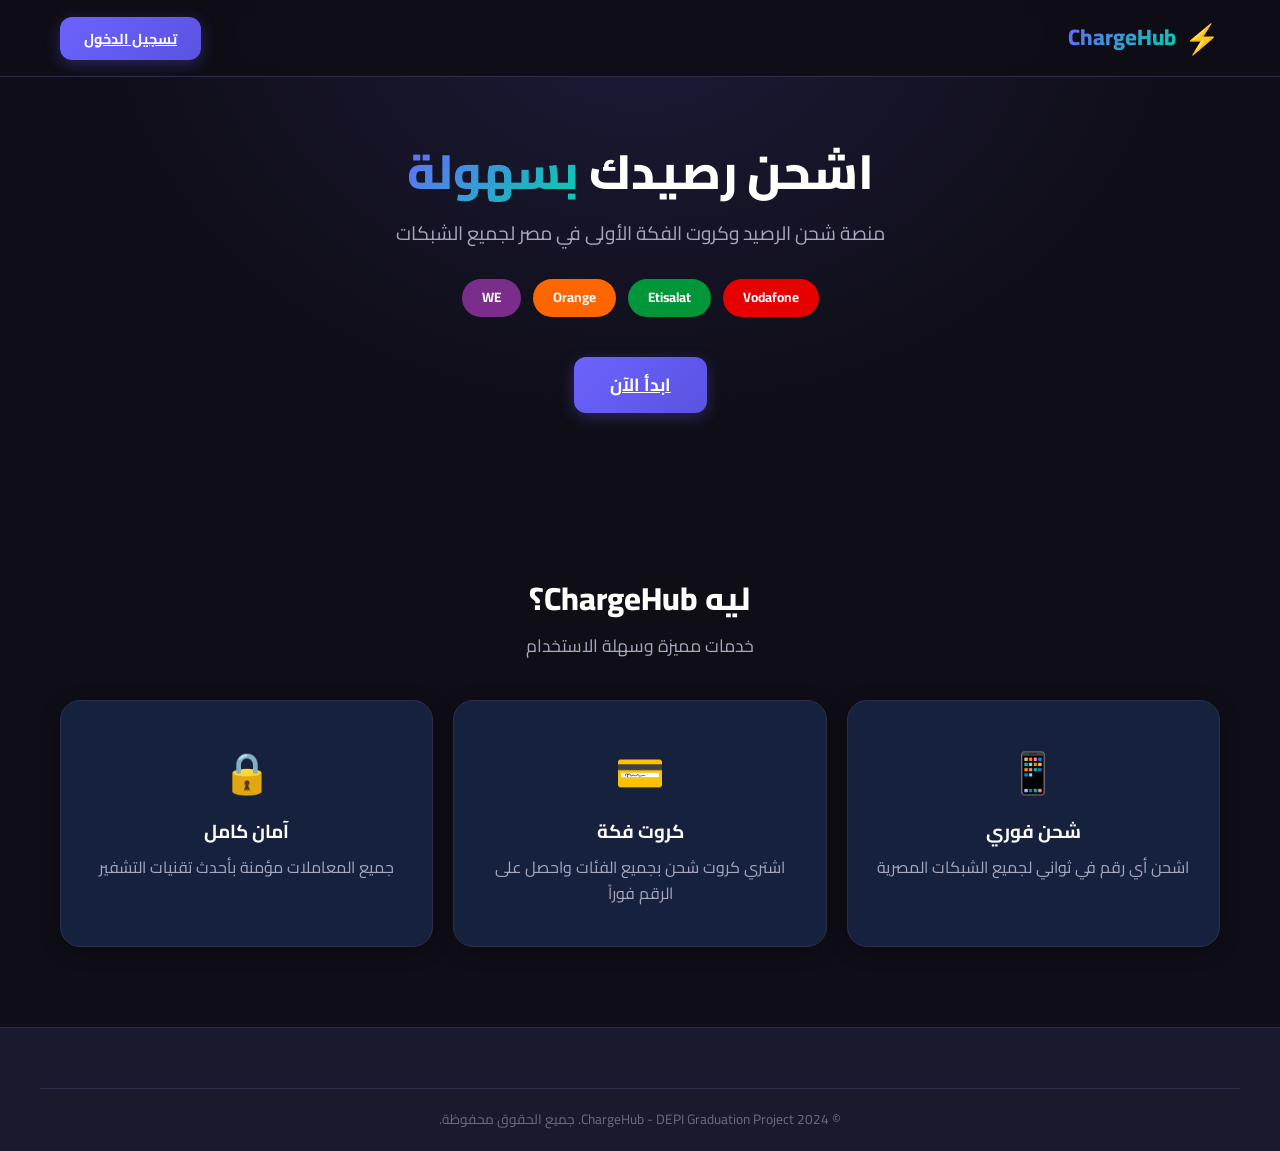
==== frontend/index.html @ 999c80da "Initial project upload" ====
<!DOCTYPE html>
<html lang="ar" dir="rtl">
<head>
    <meta charset="UTF-8">
    <meta name="viewport" content="width=device-width, initial-scale=1.0">
    <title>ChargeHub - شحن رصيد وكروت فكة</title>
    <link href="https://fonts.googleapis.com/css2?family=Cairo:wght@400;600;700;800&display=swap" rel="stylesheet">
    <link rel="stylesheet" href="styles.css">
</head>
<body>
    <nav class="navbar">
        <div class="container nav-content">
            <div class="logo"><span class="logo-icon">⚡</span><span class="logo-text">ChargeHub</span></div>
            <div><a href="login.html" class="btn btn-primary">تسجيل الدخول</a></div>
        </div>
    </nav>

    <section class="hero" id="home">
        <div class="container">
            <div class="hero-content">
                <h1>اشحن رصيدك <span class="highlight">بسهولة</span></h1>
                <p>منصة شحن الرصيد وكروت الفكة الأولى في مصر لجميع الشبكات</p>
                <div class="hero-operators">
                    <div class="operator-badge vodafone">Vodafone</div>
                    <div class="operator-badge etisalat">Etisalat</div>
                    <div class="operator-badge orange">Orange</div>
                    <div class="operator-badge we">WE</div>
                </div>
                <a href="login.html" class="btn btn-primary btn-lg">ابدأ الآن</a>
            </div>
        </div>
    </section>

    <section class="section">
        <div class="container">
            <h2 class="section-title">ليه ChargeHub؟</h2>
            <p class="section-subtitle">خدمات مميزة وسهلة الاستخدام</p>
            <div class="features-grid">
                <div class="card" style="text-align:center;padding:40px 24px;">
                    <div style="font-size:2.5rem;margin-bottom:12px;">📱</div>
                    <h3 style="margin-bottom:8px;">شحن فوري</h3>
                    <p style="color:var(--text-secondary);">اشحن أي رقم في ثواني لجميع الشبكات المصرية</p>
                </div>
                <div class="card" style="text-align:center;padding:40px 24px;">
                    <div style="font-size:2.5rem;margin-bottom:12px;">💳</div>
                    <h3 style="margin-bottom:8px;">كروت فكة</h3>
                    <p style="color:var(--text-secondary);">اشتري كروت شحن بجميع الفئات واحصل على الرقم فوراً</p>
                </div>
                <div class="card" style="text-align:center;padding:40px 24px;">
                    <div style="font-size:2.5rem;margin-bottom:12px;">🔒</div>
                    <h3 style="margin-bottom:8px;">آمان كامل</h3>
                    <p style="color:var(--text-secondary);">جميع المعاملات مؤمنة بأحدث تقنيات التشفير</p>
                </div>
            </div>
        </div>
    </section>

    <footer class="footer">
        <div class="footer-bottom container">
            <p>© 2024 ChargeHub - DEPI Graduation Project. جميع الحقوق محفوظة.</p>
        </div>
    </footer>

    <script>
        // If already logged in, redirect to dashboard
        if (localStorage.getItem('token')) { window.location.href = 'dashboard.html'; }
    </script>
</body>
</html>
---- frontend/styles.css ----
/* ChargeHub - Modern Recharge Platform Styles */
:root {
    --primary: #6C63FF;
    --primary-dark: #5A52E0;
    --primary-light: #8B83FF;
    --secondary: #00D4AA;
    --accent: #FF6B6B;
    --bg-primary: #0F0E17;
    --bg-secondary: #1A1A2E;
    --bg-card: #16213E;
    --text-primary: #FFFFFE;
    --text-secondary: #A7A9BE;
    --text-muted: #6B6D7B;
    --border: #2E2E4A;
    --success: #00D4AA;
    --error: #FF6B6B;
    --warning: #FFB845;
    --vodafone: #E60000;
    --etisalat: #009639;
    --orange: #FF6600;
    --we: #7B2D8B;
    --radius: 12px;
    --radius-lg: 20px;
    --shadow: 0 4px 20px rgba(0, 0, 0, 0.3);
    --transition: all 0.3s ease;
}

* {
    margin: 0;
    padding: 0;
    box-sizing: border-box;
}

body {
    font-family: 'Cairo', sans-serif;
    background-color: var(--bg-primary);
    color: var(--text-primary);
    line-height: 1.6;
    overflow-x: hidden;
}

.container {
    max-width: 1200px;
    margin: 0 auto;
    padding: 0 20px;
}

/* Navigation */
.navbar {
    position: fixed;
    top: 0;
    left: 0;
    right: 0;
    background: rgba(15, 14, 23, 0.95);
    backdrop-filter: blur(10px);
    border-bottom: 1px solid var(--border);
    z-index: 1000;
    padding: 15px 0;
}

.nav-content {
    display: flex;
    align-items: center;
    justify-content: space-between;
}

.logo {
    display: flex;
    align-items: center;
    gap: 8px;
}

.logo-icon {
    font-size: 1.8rem;
}

.logo-text {
    font-size: 1.4rem;
    font-weight: 800;
    background: linear-gradient(135deg, var(--primary), var(--secondary));
    -webkit-background-clip: text;
    -webkit-text-fill-color: transparent;
    background-clip: text;
}

.nav-links {
    display: flex;
    gap: 30px;
}

.nav-links a {
    color: var(--text-secondary);
    text-decoration: none;
    font-weight: 600;
    transition: var(--transition);
}

.nav-links a:hover {
    color: var(--primary);
}

.nav-auth, .nav-user {
    display: flex;
    align-items: center;
    gap: 10px;
}

.user-balance {
    background: linear-gradient(135deg, var(--primary), var(--secondary));
    padding: 6px 14px;
    border-radius: 20px;
    font-weight: 700;
    font-size: 0.85rem;
}

.user-name {
    font-weight: 600;
    color: var(--text-secondary);
}

/* Buttons */
.btn {
    padding: 10px 24px;
    border: none;
    border-radius: var(--radius);
    font-family: 'Cairo', sans-serif;
    font-weight: 700;
    font-size: 0.9rem;
    cursor: pointer;
    transition: var(--transition);
    display: inline-flex;
    align-items: center;
    justify-content: center;
    gap: 8px;
}

.btn-primary {
    background: linear-gradient(135deg, var(--primary), var(--primary-dark));
    color: white;
    box-shadow: 0 4px 15px rgba(108, 99, 255, 0.3);
}

.btn-primary:hover {
    transform: translateY(-2px);
    box-shadow: 0 6px 20px rgba(108, 99, 255, 0.5);
}

.btn-outline {
    background: transparent;
    border: 2px solid var(--primary);
    color: var(--primary);
}

.btn-outline:hover {
    background: var(--primary);
    color: white;
}

.btn-sm { padding: 6px 14px; font-size: 0.8rem; }
.btn-lg { padding: 14px 36px; font-size: 1.1rem; }
.btn-block { width: 100%; }

/* Hero Section */
.hero {
    padding: 140px 0 80px;
    text-align: center;
    background: radial-gradient(ellipse at center top, rgba(108, 99, 255, 0.15) 0%, transparent 60%);
}

.hero h1 {
    font-size: 3rem;
    font-weight: 800;
    margin-bottom: 16px;
    line-height: 1.3;
}

.hero .highlight {
    background: linear-gradient(135deg, var(--primary), var(--secondary));
    -webkit-background-clip: text;
    -webkit-text-fill-color: transparent;
    background-clip: text;
}

.hero p {
    font-size: 1.2rem;
    color: var(--text-secondary);
    margin-bottom: 30px;
    max-width: 600px;
    margin-left: auto;
    margin-right: auto;
}

.hero-operators {
    display: flex;
    justify-content: center;
    gap: 12px;
    margin-bottom: 40px;
    flex-wrap: wrap;
}

.operator-badge {
    padding: 8px 20px;
    border-radius: 20px;
    font-weight: 700;
    font-size: 0.85rem;
    color: white;
}

.operator-badge.vodafone { background: var(--vodafone); }
.operator-badge.etisalat { background: var(--etisalat); }
.operator-badge.orange { background: var(--orange); }
.operator-badge.we { background: var(--we); }

/* Sections */
.section {
    padding: 80px 0;
}

.section-alt {
    background: var(--bg-secondary);
}

.section-title {
    text-align: center;
    font-size: 2rem;
    font-weight: 800;
    margin-bottom: 8px;
}

.section-subtitle {
    text-align: center;
    color: var(--text-secondary);
    margin-bottom: 40px;
    font-size: 1.1rem;
}

/* Card */
.card {
    background: var(--bg-card);
    border: 1px solid var(--border);
    border-radius: var(--radius-lg);
    padding: 30px;
    box-shadow: var(--shadow);
}

/* Recharge Form */
.recharge-form {
    max-width: 700px;
    margin: 0 auto;
}

.form-group {
    margin-bottom: 24px;
}

.form-group label {
    display: block;
    font-weight: 700;
    margin-bottom: 10px;
    color: var(--text-primary);
}

.form-group input {
    width: 100%;
    padding: 14px 18px;
    background: var(--bg-secondary);
    border: 2px solid var(--border);
    border-radius: var(--radius);
    color: var(--text-primary);
    font-family: 'Cairo', sans-serif;
    font-size: 1rem;
    transition: var(--transition);
}

.form-group input:focus {
    outline: none;
    border-color: var(--primary);
    box-shadow: 0 0 0 3px rgba(108, 99, 255, 0.2);
}

.form-group input::placeholder {
    color: var(--text-muted);
}

/* Operator Grid */
.operator-grid {
    display: grid;
    grid-template-columns: repeat(4, 1fr);
    gap: 12px;
}

.operator-card {
    display: flex;
    flex-direction: column;
    align-items: center;
    gap: 8px;
    padding: 16px 12px;
    background: var(--bg-secondary);
    border: 2px solid var(--border);
    border-radius: var(--radius);
    cursor: pointer;
    transition: var(--transition);
    font-weight: 600;
    font-size: 0.85rem;
}

.operator-card:hover {
    border-color: var(--primary);
    transform: translateY(-2px);
}

.operator-card.selected {
    border-color: var(--primary);
    background: rgba(108, 99, 255, 0.1);
    box-shadow: 0 0 0 3px rgba(108, 99, 255, 0.2);
}

.op-icon {
    width: 40px;
    height: 40px;
    border-radius: 50%;
    display: flex;
    align-items: center;
    justify-content: center;
    font-weight: 800;
    color: white;
    font-size: 1.1rem;
}

.vodafone-bg { background: var(--vodafone); }
.etisalat-bg { background: var(--etisalat); }
.orange-bg { background: var(--orange); }
.we-bg { background: var(--we); }

/* Amount Grid */
.amount-grid {
    display: grid;
    grid-template-columns: repeat(4, 1fr);
    gap: 12px;
}

.amount-card {
    padding: 14px;
    text-align: center;
    background: var(--bg-secondary);
    border: 2px solid var(--border);
    border-radius: var(--radius);
    cursor: pointer;
    font-weight: 700;
    transition: var(--transition);
}

.amount-card:hover {
    border-color: var(--secondary);
    transform: translateY(-2px);
}

.amount-card.selected {
    border-color: var(--secondary);
    background: rgba(0, 212, 170, 0.1);
    color: var(--secondary);
    box-shadow: 0 0 0 3px rgba(0, 212, 170, 0.2);
}

/* Cards Grid */
.cards-grid {
    display: grid;
    grid-template-columns: repeat(auto-fill, minmax(280px, 1fr));
    gap: 20px;
}

.card-item {
    background: var(--bg-card);
    border: 1px solid var(--border);
    border-radius: var(--radius-lg);
    padding: 24px;
    transition: var(--transition);
}

.card-item:hover {
    transform: translateY(-4px);
    box-shadow: 0 8px 30px rgba(0, 0, 0, 0.4);
}

.card-item-header {
    display: flex;
    align-items: center;
    justify-content: space-between;
    margin-bottom: 16px;
}

.card-item-operator {
    font-weight: 700;
    text-transform: capitalize;
}

.card-item-badge {
    padding: 4px 10px;
    border-radius: 10px;
    font-size: 0.75rem;
    font-weight: 700;
    background: rgba(0, 212, 170, 0.15);
    color: var(--success);
}

.card-item-amount {
    font-size: 2rem;
    font-weight: 800;
    margin-bottom: 8px;
}

.card-item-count {
    color: var(--text-secondary);
    font-size: 0.9rem;
    margin-bottom: 16px;
}

.card-item .btn {
    width: 100%;
}

/* Transactions */
.transactions-list {
    max-width: 800px;
    margin: 0 auto;
    max-height: 500px;
    overflow-y: auto;
}

.transaction-item {
    display: flex;
    align-items: center;
    justify-content: space-between;
    padding: 16px 0;
    border-bottom: 1px solid var(--border);
}

.transaction-item:last-child {
    border-bottom: none;
}

.transaction-info {
    display: flex;
    align-items: center;
    gap: 14px;
}

.transaction-icon {
    width: 42px;
    height: 42px;
    border-radius: 50%;
    display: flex;
    align-items: center;
    justify-content: center;
    font-size: 1.2rem;
}

.transaction-icon.recharge {
    background: rgba(108, 99, 255, 0.15);
}

.transaction-icon.card_purchase {
    background: rgba(0, 212, 170, 0.15);
}

.transaction-details h4 {
    font-size: 0.95rem;
    font-weight: 700;
}

.transaction-details p {
    font-size: 0.8rem;
    color: var(--text-secondary);
}

.transaction-amount {
    font-weight: 800;
    color: var(--accent);
}

.empty-state {
    text-align: center;
    padding: 40px;
    color: var(--text-muted);
    font-size: 1.1rem;
}

/* Modal */
.modal-overlay {
    position: fixed;
    top: 0;
    left: 0;
    right: 0;
    bottom: 0;
    background: rgba(0, 0, 0, 0.7);
    backdrop-filter: blur(5px);
    display: none;
    justify-content: center;
    align-items: center;
    z-index: 2000;
}

.modal-overlay.active {
    display: flex;
}

.modal {
    background: var(--bg-card);
    border: 1px solid var(--border);
    border-radius: var(--radius-lg);
    padding: 40px;
    width: 100%;
    max-width: 420px;
    position: relative;
}

.modal h2 {
    text-align: center;
    margin-bottom: 24px;
    font-size: 1.5rem;
}

.modal-close {
    position: absolute;
    top: 15px;
    left: 15px;
    background: none;
    border: none;
    color: var(--text-secondary);
    font-size: 1.8rem;
    cursor: pointer;
    transition: var(--transition);
}

.modal-close:hover {
    color: var(--accent);
}

.modal-switch {
    text-align: center;
    margin-top: 16px;
    color: var(--text-secondary);
    font-size: 0.9rem;
}

.modal-switch a {
    color: var(--primary);
    cursor: pointer;
    font-weight: 700;
}

/* Toast */
.toast {
    position: fixed;
    bottom: 30px;
    left: 50%;
    transform: translateX(-50%) translateY(100px);
    padding: 14px 28px;
    border-radius: var(--radius);
    font-weight: 700;
    z-index: 3000;
    transition: transform 0.3s ease;
    max-width: 400px;
    text-align: center;
}

.toast.show {
    transform: translateX(-50%) translateY(0);
}

.toast.success {
    background: var(--success);
    color: var(--bg-primary);
}

.toast.error {
    background: var(--error);
    color: white;
}

/* Footer */
.footer {
    background: var(--bg-secondary);
    border-top: 1px solid var(--border);
    padding: 60px 0 20px;
}

.footer-content {
    display: grid;
    grid-template-columns: 2fr 1fr 1fr;
    gap: 40px;
    margin-bottom: 40px;
}

.footer-brand p {
    color: var(--text-secondary);
    margin-top: 12px;
    max-width: 300px;
}

.footer-links h4 {
    margin-bottom: 16px;
    color: var(--text-primary);
}

.footer-links a {
    display: block;
    color: var(--text-secondary);
    text-decoration: none;
    margin-bottom: 8px;
    transition: var(--transition);
}

.footer-links a:hover {
    color: var(--primary);
}

.footer-bottom {
    border-top: 1px solid var(--border);
    padding-top: 20px;
    text-align: center;
    color: var(--text-muted);
    font-size: 0.85rem;
}

/* Responsive */
@media (max-width: 768px) {
    .nav-links { display: none; }
    .hero h1 { font-size: 2rem; }
    .operator-grid { grid-template-columns: repeat(2, 1fr); }
    .amount-grid { grid-template-columns: repeat(2, 1fr); }
    .footer-content { grid-template-columns: 1fr; gap: 20px; }
    .cards-grid { grid-template-columns: 1fr; }
    .features-grid { grid-template-columns: 1fr; }
}

.features-grid {
    display: grid;
    grid-template-columns: repeat(auto-fit, minmax(280px, 1fr));
    gap: 20px;
}

/* Scrollbar */
::-webkit-scrollbar { width: 8px; }
::-webkit-scrollbar-track { background: var(--bg-secondary); }
::-webkit-scrollbar-thumb { background: var(--border); border-radius: 4px; }
::-webkit-scrollbar-thumb:hover { background: var(--primary); }
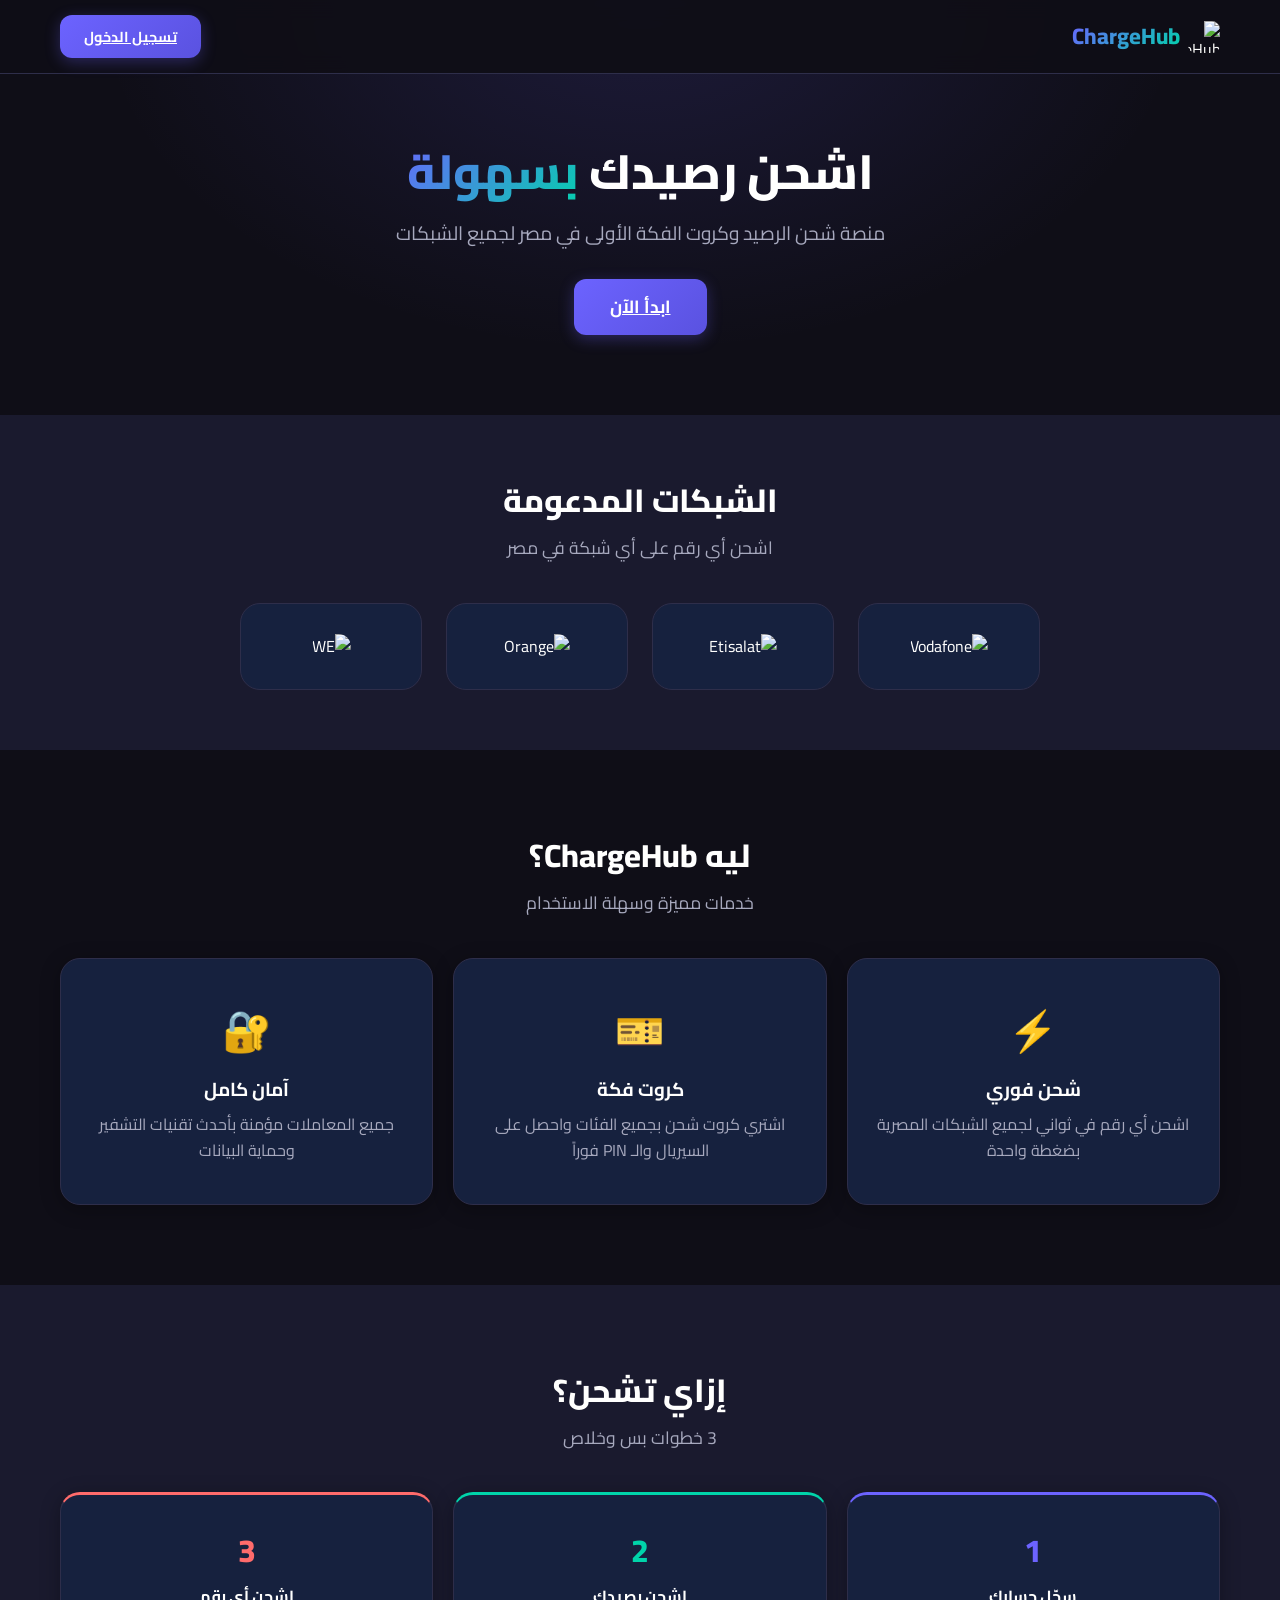
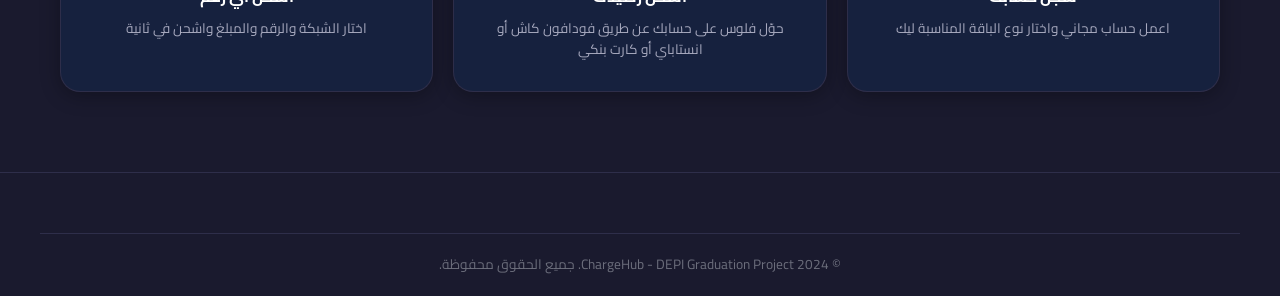
==== commit 6c6a03b3: "feat: add subscription plans page with operator logos, update recharge logic and DB schema" ====
--- a/frontend/index.html
+++ b/frontend/index.html
@@ -4,13 +4,39 @@
     <meta charset="UTF-8">
     <meta name="viewport" content="width=device-width, initial-scale=1.0">
     <title>ChargeHub - شحن رصيد وكروت فكة</title>
+    <link rel="icon" type="image/png" href="/logo.png">
     <link href="https://fonts.googleapis.com/css2?family=Cairo:wght@400;600;700;800&display=swap" rel="stylesheet">
     <link rel="stylesheet" href="styles.css">
+    <style>
+        .operators-section { padding: 60px 0; background: var(--bg-secondary); }
+        .operators-grid { display: grid; grid-template-columns: repeat(4, 1fr); gap: 24px; max-width: 800px; margin: 0 auto; }
+        .operator-logo-card {
+            background: var(--bg-card);
+            border: 1px solid var(--border);
+            border-radius: var(--radius-lg);
+            padding: 30px 20px;
+            text-align: center;
+            transition: var(--transition);
+        }
+        .operator-logo-card:hover { transform: translateY(-4px); box-shadow: 0 8px 25px rgba(0,0,0,0.3); border-color: var(--primary); }
+        .operator-logo-card img { width: 80px; height: 80px; object-fit: contain; border-radius: 16px; }
+
+        @media (max-width: 768px) {
+            .operators-grid { grid-template-columns: repeat(2, 1fr); gap: 16px; }
+            .operator-logo-card { padding: 20px 12px; }
+            .operator-logo-card img { width: 60px; height: 60px; }
+        }
+        @media (max-width: 480px) {
+            .operators-grid { grid-template-columns: repeat(2, 1fr); gap: 12px; }
+            .operator-logo-card { padding: 16px 10px; }
+            .operator-logo-card img { width: 50px; height: 50px; }
+        }
+    </style>
 </head>
 <body>
     <nav class="navbar">
         <div class="container nav-content">
-            <div class="logo"><span class="logo-icon">⚡</span><span class="logo-text">ChargeHub</span></div>
+            <div class="logo"><img src="/logo.png" alt="ChargeHub" style="width:32px;height:32px;border-radius:8px;"><span class="logo-text">ChargeHub</span></div>
             <div><a href="login.html" class="btn btn-primary">تسجيل الدخول</a></div>
         </div>
     </nav>
@@ -20,36 +46,78 @@
             <div class="hero-content">
                 <h1>اشحن رصيدك <span class="highlight">بسهولة</span></h1>
                 <p>منصة شحن الرصيد وكروت الفكة الأولى في مصر لجميع الشبكات</p>
-                <div class="hero-operators">
-                    <div class="operator-badge vodafone">Vodafone</div>
-                    <div class="operator-badge etisalat">Etisalat</div>
-                    <div class="operator-badge orange">Orange</div>
-                    <div class="operator-badge we">WE</div>
-                </div>
                 <a href="login.html" class="btn btn-primary btn-lg">ابدأ الآن</a>
             </div>
         </div>
     </section>
 
+    <!-- Operators Section with Logos -->
+    <section class="operators-section">
+        <div class="container">
+            <h2 class="section-title">الشبكات المدعومة</h2>
+            <p class="section-subtitle">اشحن أي رقم على أي شبكة في مصر</p>
+            <div class="operators-grid">
+                <div class="operator-logo-card">
+                    <img src="/vodafone.png" alt="Vodafone">
+                </div>
+                <div class="operator-logo-card">
+                    <img src="/etisalat.png" alt="Etisalat">
+                </div>
+                <div class="operator-logo-card">
+                    <img src="/orange.png" alt="Orange">
+                </div>
+                <div class="operator-logo-card">
+                    <img src="/we.png" alt="WE">
+                </div>
+            </div>
+        </div>
+    </section>
+
+    <!-- Features Section -->
     <section class="section">
         <div class="container">
             <h2 class="section-title">ليه ChargeHub؟</h2>
             <p class="section-subtitle">خدمات مميزة وسهلة الاستخدام</p>
-            <div class="features-grid">
+            <div class="features-grid" style="display:grid;grid-template-columns:repeat(3,1fr);gap:20px;">
                 <div class="card" style="text-align:center;padding:40px 24px;">
-                    <div style="font-size:2.5rem;margin-bottom:12px;">📱</div>
+                    <div style="font-size:2.5rem;margin-bottom:12px;">⚡</div>
                     <h3 style="margin-bottom:8px;">شحن فوري</h3>
-                    <p style="color:var(--text-secondary);">اشحن أي رقم في ثواني لجميع الشبكات المصرية</p>
+                    <p style="color:var(--text-secondary);">اشحن أي رقم في ثواني لجميع الشبكات المصرية بضغطة واحدة</p>
                 </div>
                 <div class="card" style="text-align:center;padding:40px 24px;">
-                    <div style="font-size:2.5rem;margin-bottom:12px;">💳</div>
+                    <div style="font-size:2.5rem;margin-bottom:12px;">🎫</div>
                     <h3 style="margin-bottom:8px;">كروت فكة</h3>
-                    <p style="color:var(--text-secondary);">اشتري كروت شحن بجميع الفئات واحصل على الرقم فوراً</p>
+                    <p style="color:var(--text-secondary);">اشتري كروت شحن بجميع الفئات واحصل على السيريال والـ PIN فوراً</p>
                 </div>
                 <div class="card" style="text-align:center;padding:40px 24px;">
-                    <div style="font-size:2.5rem;margin-bottom:12px;">🔒</div>
+                    <div style="font-size:2.5rem;margin-bottom:12px;">🔐</div>
                     <h3 style="margin-bottom:8px;">آمان كامل</h3>
-                    <p style="color:var(--text-secondary);">جميع المعاملات مؤمنة بأحدث تقنيات التشفير</p>
+                    <p style="color:var(--text-secondary);">جميع المعاملات مؤمنة بأحدث تقنيات التشفير وحماية البيانات</p>
+                </div>
+            </div>
+        </div>
+    </section>
+
+    <!-- How it works -->
+    <section class="section" style="background:var(--bg-secondary);">
+        <div class="container">
+            <h2 class="section-title">إزاي تشحن؟</h2>
+            <p class="section-subtitle">3 خطوات بس وخلاص</p>
+            <div class="features-grid">
+                <div class="card" style="text-align:center;padding:30px 24px;border-top:3px solid var(--primary);">
+                    <div style="font-size:2rem;margin-bottom:8px;color:var(--primary);font-weight:800;">1</div>
+                    <h3 style="margin-bottom:8px;font-size:1rem;">سجّل حسابك</h3>
+                    <p style="color:var(--text-secondary);font-size:0.85rem;">اعمل حساب مجاني واختار نوع الباقة المناسبة ليك</p>
+                </div>
+                <div class="card" style="text-align:center;padding:30px 24px;border-top:3px solid var(--secondary);">
+                    <div style="font-size:2rem;margin-bottom:8px;color:var(--secondary);font-weight:800;">2</div>
+                    <h3 style="margin-bottom:8px;font-size:1rem;">اشحن رصيدك</h3>
+                    <p style="color:var(--text-secondary);font-size:0.85rem;">حوّل فلوس على حسابك عن طريق فودافون كاش أو انستاباي أو كارت بنكي</p>
+                </div>
+                <div class="card" style="text-align:center;padding:30px 24px;border-top:3px solid var(--accent);">
+                    <div style="font-size:2rem;margin-bottom:8px;color:var(--accent);font-weight:800;">3</div>
+                    <h3 style="margin-bottom:8px;font-size:1rem;">اشحن أي رقم</h3>
+                    <p style="color:var(--text-secondary);font-size:0.85rem;">اختار الشبكة والرقم والمبلغ واشحن في ثانية</p>
                 </div>
             </div>
         </div>
@@ -62,8 +130,13 @@
     </footer>
 
     <script>
-        // If already logged in, redirect to dashboard
-        if (localStorage.getItem('token')) { window.location.href = 'dashboard.html'; }
+        if (localStorage.getItem('token')) {
+            if (!localStorage.getItem('plan_selected')) {
+                window.location.href = 'plans.html';
+            } else {
+                window.location.href = 'dashboard.html';
+            }
+        }
     </script>
 </body>
 </html>
--- a/frontend/styles.css
+++ b/frontend/styles.css
@@ -624,19 +624,49 @@
 }
 
 /* Responsive */
+@media (max-width: 1024px) {
+    .features-grid { grid-template-columns: repeat(3, 1fr); }
+    .container { padding: 0 16px; }
+}
+
 @media (max-width: 768px) {
     .nav-links { display: none; }
     .hero h1 { font-size: 2rem; }
+    .hero p { font-size: 1rem; }
     .operator-grid { grid-template-columns: repeat(2, 1fr); }
     .amount-grid { grid-template-columns: repeat(2, 1fr); }
     .footer-content { grid-template-columns: 1fr; gap: 20px; }
     .cards-grid { grid-template-columns: 1fr; }
-    .features-grid { grid-template-columns: 1fr; }
+    .features-grid { grid-template-columns: 1fr !important; }
+    .section-title { font-size: 1.5rem; }
+    .section { padding: 50px 0; }
+    .card { padding: 20px; }
+    .btn-lg { padding: 12px 24px; font-size: 1rem; }
+    .modal { padding: 24px; margin: 16px; }
+    .transaction-item { flex-direction: column; align-items: flex-start; gap: 8px; }
+    .nav-content { padding: 0 8px; }
+    .user-balance { font-size: 0.75rem; padding: 4px 10px; }
+}
+
+@media (max-width: 480px) {
+    .hero { padding: 110px 0 50px; }
+    .hero h1 { font-size: 1.6rem; }
+    .hero p { font-size: 0.9rem; }
+    .operator-grid { grid-template-columns: repeat(2, 1fr); gap: 8px; }
+    .amount-grid { grid-template-columns: repeat(2, 1fr); gap: 8px; }
+    .btn { padding: 8px 16px; font-size: 0.8rem; }
+    .btn-lg { padding: 10px 20px; font-size: 0.9rem; }
+    .card { padding: 16px; border-radius: 12px; }
+    .section-title { font-size: 1.3rem; }
+    .section-subtitle { font-size: 0.9rem; }
+    .navbar { padding: 10px 0; }
+    .logo-text { font-size: 1.1rem; }
+    .form-group input { padding: 12px 14px; font-size: 0.9rem; }
 }
 
 .features-grid {
     display: grid;
-    grid-template-columns: repeat(auto-fit, minmax(280px, 1fr));
+    grid-template-columns: repeat(3, 1fr);
     gap: 20px;
 }
 
